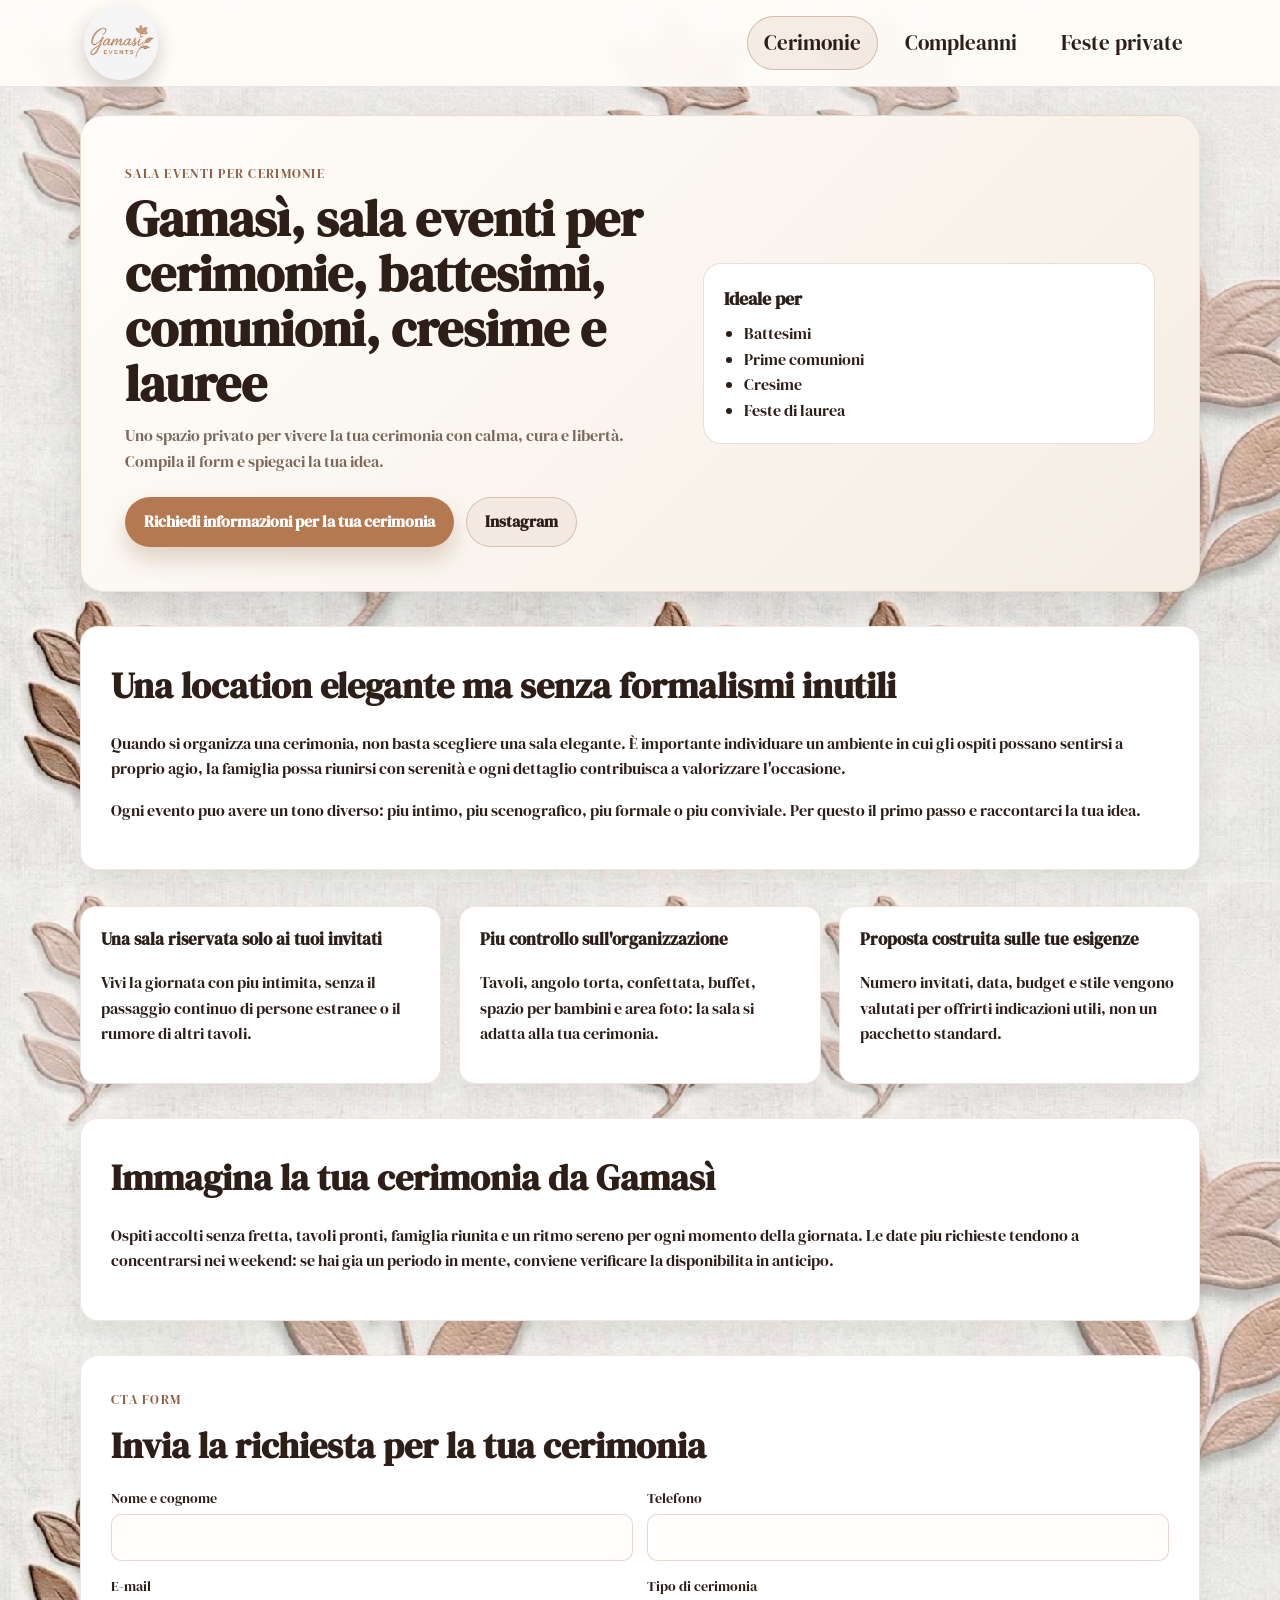
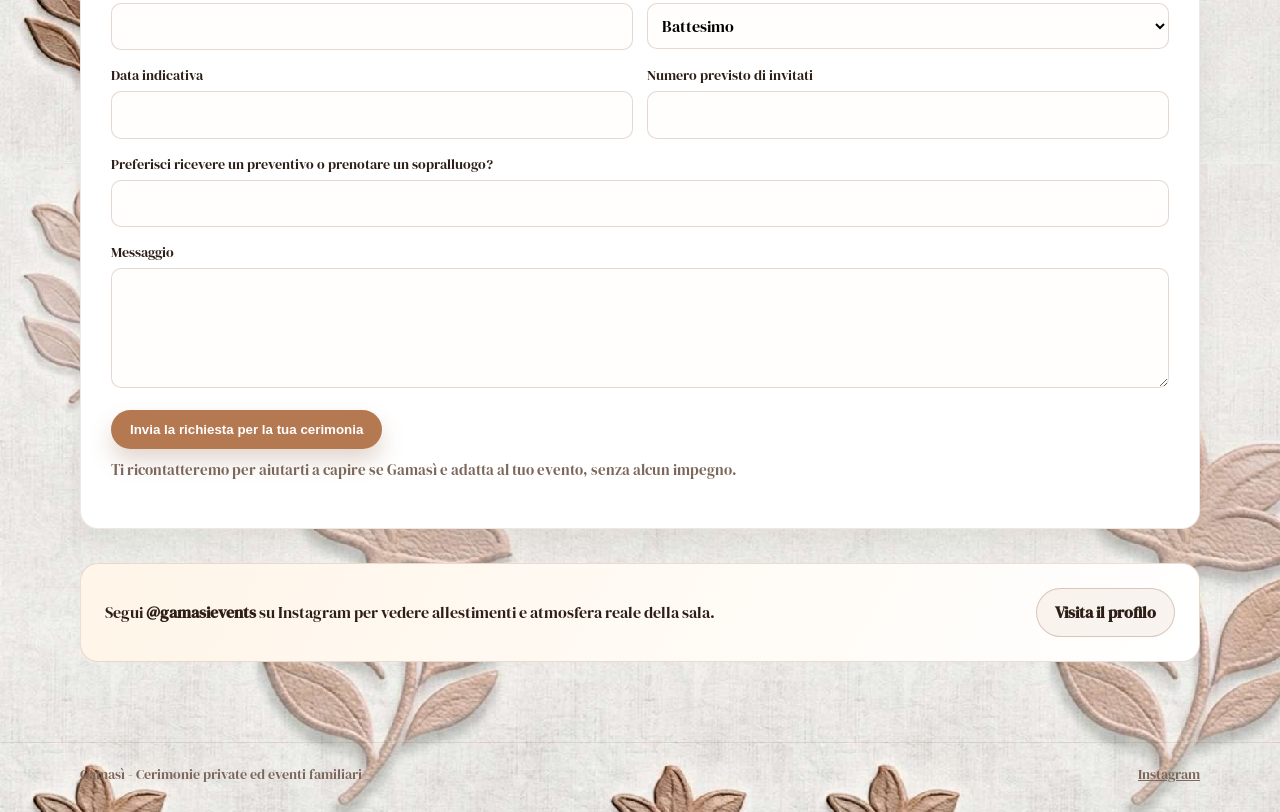
==== cerimonie.html @ 7c0e1d76 "nav bar" ====
<!doctype html>
<html lang="it">
  <head>
    <meta charset="UTF-8" />
    <meta name="viewport" content="width=device-width, initial-scale=1.0" />
    <title>Gamasì | Sala eventi per cerimonie, battesimi, comunioni e lauree</title>
    <meta
      name="description"
      content="Cerchi una sala eventi per battesimi, comunioni, cresime o lauree? Gamasì è una location privata, elegante e personalizzabile. Compila il form e richiedi informazioni."
    />
    <meta
      name="keywords"
      content="sala eventi per cerimonie, location per battesimi, sala per comunioni, sala per cresime, sala per festa di laurea, location cerimonie private, sala eventi Gamasì"
    />
    <link rel="preconnect" href="https://fonts.googleapis.com" />
    <link rel="preconnect" href="https://fonts.gstatic.com" crossorigin />
    <link
      href="https://fonts.googleapis.com/css2?family=DM+Serif+Display:ital@0;1&display=swap"
      rel="stylesheet"
    />
    <link rel="stylesheet" href="css/styles.css" />
  </head>
  <body>
    <header class="site-header">
      <div class="nav-wrap">
        <a class="brand" href="index.html">
          <img src="img/logo.jpg" alt="Logo Gamasì" />
        </a>
        <nav class="site-nav" aria-label="Navigazione principale">
          <a href="cerimonie.html" class="active">Cerimonie</a>
          <a href="compleanni.html">Compleanni</a>
          <a href="feste.html">Feste private</a>
        </nav>
      </div>
    </header>

    <main>
      <section class="hero">
        <div>
          <span class="kicker">Sala eventi per cerimonie</span>
          <h1>Gamasì, sala eventi per cerimonie, battesimi, comunioni, cresime e lauree</h1>
          <p>
            Uno spazio privato per vivere la tua cerimonia con calma, cura e libertà. Compila il form e spiegaci la tua idea.
          </p>
          <div class="cta-row">
            <a class="btn btn-primary" href="#form-cerimonie">Richiedi informazioni per la tua cerimonia</a>
            <a class="btn btn-secondary" href="https://www.instagram.com/gamasievents" target="_blank" rel="noopener">Instagram</a>
          </div>
        </div>
        <aside class="hero-card">
          <h2>Ideale per</h2>
          <ul>
            <li>Battesimi</li>
            <li>Prime comunioni</li>
            <li>Cresime</li>
            <li>Feste di laurea</li>
          </ul>
        </aside>
      </section>

      <section class="section">
        <h2>Una location elegante ma senza formalismi inutili</h2>
        <p>
          Quando si organizza una cerimonia, non basta scegliere una sala elegante. È importante
          individuare un ambiente in cui gli ospiti possano sentirsi a proprio agio, la famiglia possa riunirsi
          con serenità e ogni dettaglio contribuisca a valorizzare l'occasione.
        </p>
        <p>
          Ogni evento puo avere un tono diverso: piu intimo, piu scenografico, piu formale o piu
          conviviale. Per questo il primo passo e raccontarci la tua idea.
        </p>
      </section>

      <section class="panel-grid">
        <article class="panel">
          <h3>Una sala riservata solo ai tuoi invitati</h3>
          <p>
            Vivi la giornata con piu intimita, senza il passaggio continuo di persone estranee o
            il rumore di altri tavoli.
          </p>
        </article>
        <article class="panel">
          <h3>Piu controllo sull'organizzazione</h3>
          <p>
            Tavoli, angolo torta, confettata, buffet, spazio per bambini e area foto: la sala si
            adatta alla tua cerimonia.
          </p>
        </article>
        <article class="panel">
          <h3>Proposta costruita sulle tue esigenze</h3>
          <p>
            Numero invitati, data, budget e stile vengono valutati per offrirti indicazioni utili,
            non un pacchetto standard.
          </p>
        </article>
      </section>

      <section class="section">
        <h2>Immagina la tua cerimonia da Gamasì</h2>
        <p>
          Ospiti accolti senza fretta, tavoli pronti, famiglia riunita e un ritmo sereno per ogni
          momento della giornata. Le date piu richieste tendono a concentrarsi nei weekend: se hai
          gia un periodo in mente, conviene verificare la disponibilita in anticipo.
        </p>
      </section>

      <section id="form-cerimonie" class="section">
        <span class="kicker">CTA form</span>
        <h2>Invia la richiesta per la tua cerimonia</h2>
        <form class="form-grid">
          <div>
            <label for="nome-cer">Nome e cognome</label>
            <input id="nome-cer" name="nome-cer" type="text" />
          </div>
          <div>
            <label for="telefono-cer">Telefono</label>
            <input id="telefono-cer" name="telefono-cer" type="tel" />
          </div>
          <div>
            <label for="email-cer">E-mail</label>
            <input id="email-cer" name="email-cer" type="email" />
          </div>
          <div>
            <label for="tipo-cer">Tipo di cerimonia</label>
            <select id="tipo-cer" name="tipo-cer">
              <option>Battesimo</option>
              <option>Comunione</option>
              <option>Cresima</option>
              <option>Laurea</option>
              <option>Altro</option>
            </select>
          </div>
          <div>
            <label for="data-cer">Data indicativa</label>
            <input id="data-cer" name="data-cer" type="text" />
          </div>
          <div>
            <label for="partecipanti-cer">Numero previsto di invitati</label>
            <input id="partecipanti-cer" name="partecipanti-cer" type="number" min="1" />
          </div>
          <div class="full">
            <label for="preferenza-cer">Preferisci ricevere un preventivo o prenotare un sopralluogo?</label>
            <input id="preferenza-cer" name="preferenza-cer" type="text" />
          </div>
          <div class="full">
            <label for="messaggio-cer">Messaggio</label>
            <textarea id="messaggio-cer" name="messaggio-cer"></textarea>
          </div>
          <div class="full">
            <button class="btn btn-primary" type="button">Invia la richiesta per la tua cerimonia</button>
          </div>
        </form>
        <p class="microcopy">
          Ti ricontatteremo per aiutarti a capire se Gamasì e adatta al tuo evento, senza alcun
          impegno.
        </p>
      </section>

      <section class="instagram">
        <p>
          Segui <strong>@gamasievents</strong> su Instagram per vedere allestimenti e atmosfera
          reale della sala.
        </p>
        <a class="btn btn-secondary" href="https://www.instagram.com/gamasievents" target="_blank" rel="noopener">Visita il profilo</a>
      </section>
    </main>

    <footer class="site-footer">
      <div class="wrap">
        <span>Gamasì - Cerimonie private ed eventi familiari</span>
        <span><a href="https://www.instagram.com/gamasievents" target="_blank" rel="noopener">Instagram</a></span>
      </div>
    </footer>
  </body>
</html>
---- css/styles.css ----
:root {
  --ivory: #fffdf9;
  --sand: #f5ede3;
  --almond: #e9dccb;
  --copper: #b57952;
  --copper-dark: #8f5f43;
  --espresso: #2d1e17;
  --mist: #7c675a;
  --white: #ffffff;
  --shadow: 0 16px 40px rgba(45, 30, 23, 0.12);
}

* {
  box-sizing: border-box;
}

html,
body {
  margin: 0;
  padding: 0;
}

body {
  font-family: "DM Serif Display";
  color: var(--espresso);
  background-color: var(--ivory);
  background-image: url("../img/background-cropped.png");
  background-repeat: repeat;
  background-position: top left;
  background-size: auto;
  line-height: 1.6;
}

a {
  color: inherit;
}

.site-header {
  position: sticky;
  top: 0;
  z-index: 10;
  background: rgba(255, 253, 249, 0.92);
  backdrop-filter: blur(8px);
  border-bottom: 1px solid rgba(143, 95, 67, 0.15);
}

.nav-wrap {
  width: min(1120px, 92vw);
  margin: 0 auto;
  min-height: 82px;
  display: flex;
  align-items: center;
  justify-content: space-between;
  gap: 24px;
}

.brand {
  display: flex;
  align-items: center;
  gap: 14px;
  padding: 6px 4px;
  text-decoration: none;
}

.brand img {
  width: 74px;
  height: 74px;
  border-radius: 50%;
  object-fit: cover;
  box-shadow: 0 8px 20px rgba(45, 30, 23, 0.2);
}

.brand span {
  font-family: "DM Serif Display";
  font-size: 2rem;
  letter-spacing: 0.03em;
  font-weight: 600;
}

.site-nav {
  display: flex;
  flex-wrap: wrap;
  gap: 10px;
}

.site-nav a {
  text-decoration: none;
  font-size: 1.3rem;
  padding: 9px 16px;
  border-radius: 999px;
  border: 1px solid transparent;
  transition: all 0.2s ease;
}

.site-nav a:hover,
.site-nav a:focus-visible,
.site-nav a.active {
  border-color: rgba(143, 95, 67, 0.35);
  background: rgba(181, 121, 82, 0.12);
}

main {
  width: min(1120px, 92vw);
  margin: 28px auto 80px;
}

.hero {
  display: grid;
  grid-template-columns: 1.1fr 0.9fr;
  gap: 26px;
  align-items: center;
  background: linear-gradient(135deg, #fffdfa 0%, var(--sand) 100%);
  border: 1px solid rgba(143, 95, 67, 0.16);
  border-radius: 24px;
  padding: 44px;
  box-shadow: var(--shadow);
  animation: fade-up 0.7s ease both;
}

.hero h1 {
  font-family: "DM Serif Display";
  font-size: clamp(2rem, 4vw, 3.3rem);
  line-height: 1.07;
  margin: 0 0 12px;
}

.hero p {
  margin: 0;
  color: var(--mist);
  font-size: 1.03rem;
}

.hero-card {
  background: var(--white);
  border: 1px solid rgba(143, 95, 67, 0.2);
  border-radius: 18px;
  padding: 20px;
}

.hero-card h2 {
  margin: 0 0 8px;
  font-size: 1.15rem;
}

.hero-card ul {
  margin: 0;
  padding-left: 20px;
}

.cta-row {
  margin-top: 22px;
  display: flex;
  flex-wrap: wrap;
  gap: 12px;
}

.btn {
  display: inline-flex;
  align-items: center;
  justify-content: center;
  padding: 11px 18px;
  border-radius: 999px;
  border: 1px solid transparent;
  text-decoration: none;
  font-weight: 600;
  transition: transform 0.2s ease, box-shadow 0.2s ease, background 0.2s ease;
}

.btn-primary {
  background: var(--copper);
  color: #fff;
  box-shadow: 0 12px 22px rgba(143, 95, 67, 0.26);
}

.btn-secondary {
  background: rgba(181, 121, 82, 0.08);
  border-color: rgba(143, 95, 67, 0.3);
}

.btn:hover,
.btn:focus-visible {
  transform: translateY(-1px);
}

.panel-grid {
  margin-top: 36px;
  display: grid;
  grid-template-columns: repeat(3, minmax(0, 1fr));
  gap: 18px;
}

.panel {
  background: var(--white);
  border-radius: 16px;
  padding: 20px;
  border: 1px solid rgba(143, 95, 67, 0.16);
  box-shadow: 0 10px 22px rgba(45, 30, 23, 0.07);
  animation: fade-up 0.7s ease both;
}

.panel h3 {
  margin: 0 0 6px;
  font-size: 1.05rem;
}

.section {
  margin-top: 34px;
  background: var(--white);
  border-radius: 18px;
  padding: 30px;
  border: 1px solid rgba(143, 95, 67, 0.15);
  box-shadow: 0 14px 26px rgba(45, 30, 23, 0.06);
  animation: fade-up 0.8s ease both;
}

.section h2 {
  margin-top: 0;
  margin-bottom: 12px;
  font-family: "DM Serif Display";
  font-size: clamp(1.6rem, 3.2vw, 2.25rem);
}

.section h3 {
  margin-bottom: 8px;
}

.section ul {
  margin-top: 0;
  padding-left: 20px;
}

.gallery-section {
  padding-bottom: 26px;
}

.gallery-grid {
  margin-top: 10px;
  display: grid;
  grid-template-columns: repeat(3, minmax(0, 1fr));
  gap: 12px;
}

.gallery-grid img {
  width: 100%;
  height: 200px;
  object-fit: cover;
  border-radius: 12px;
  border: 1px solid rgba(143, 95, 67, 0.18);
  box-shadow: 0 10px 20px rgba(45, 30, 23, 0.08);
  transition: transform 0.2s ease, box-shadow 0.2s ease;
}

.gallery-grid img:hover {
  transform: translateY(-2px);
  box-shadow: 0 14px 24px rgba(45, 30, 23, 0.14);
}

.visit-grid {
  margin-top: 10px;
  display: grid;
  grid-template-columns: 0.9fr 1.1fr;
  gap: 18px;
  align-items: stretch;
}

.visit-grid p {
  margin-top: 0;
}

.map-wrap {
  min-height: 320px;
  border-radius: 14px;
  border: 1px solid rgba(143, 95, 67, 0.2);
  overflow: hidden;
  box-shadow: 0 12px 24px rgba(45, 30, 23, 0.1);
}

.map-wrap iframe {
  width: 100%;
  height: 100%;
  min-height: 320px;
  border: 0;
}

.kicker {
  display: inline-block;
  font-size: 0.8rem;
  text-transform: uppercase;
  letter-spacing: 0.1em;
  color: var(--copper-dark);
  margin-bottom: 7px;
}

.form-grid {
  display: grid;
  grid-template-columns: repeat(2, minmax(0, 1fr));
  gap: 14px;
}

label {
  display: block;
  font-size: 0.9rem;
  margin-bottom: 4px;
}

input,
select,
textarea {
  width: 100%;
  border: 1px solid rgba(143, 95, 67, 0.24);
  border-radius: 10px;
  padding: 10px;
  font: inherit;
  background: #fffefc;
}

textarea {
  min-height: 120px;
  resize: vertical;
}

.full {
  grid-column: 1 / -1;
}

.microcopy {
  margin-top: 10px;
  color: var(--mist);
  font-size: 0.93rem;
}

.instagram {
  margin-top: 34px;
  background: linear-gradient(120deg, #fff5e8, #fff);
  border: 1px solid rgba(143, 95, 67, 0.2);
  border-radius: 18px;
  padding: 24px;
  display: flex;
  justify-content: space-between;
  align-items: center;
  gap: 16px;
}

.instagram p {
  margin: 0;
}

.site-footer {
  border-top: 1px solid rgba(143, 95, 67, 0.16);
  color: var(--mist);
  font-size: 0.9rem;
  padding: 20px 0 26px;
}

.site-footer .wrap {
  width: min(1120px, 92vw);
  margin: 0 auto;
  display: flex;
  flex-wrap: wrap;
  justify-content: space-between;
  gap: 8px;
}

@keyframes fade-up {
  from {
    opacity: 0;
    transform: translateY(8px);
  }

  to {
    opacity: 1;
    transform: translateY(0);
  }
}

@media (max-width: 900px) {
  .hero {
    grid-template-columns: 1fr;
    padding: 30px;
  }

  .panel-grid {
    grid-template-columns: 1fr;
  }

  .form-grid {
    grid-template-columns: 1fr;
  }

  .gallery-grid {
    grid-template-columns: repeat(2, minmax(0, 1fr));
  }

  .visit-grid {
    grid-template-columns: 1fr;
  }

  .map-wrap,
  .map-wrap iframe {
    min-height: 300px;
  }

  .instagram {
    flex-direction: column;
    align-items: flex-start;
  }
}

@media (max-width: 640px) {
  .nav-wrap {
    flex-direction: column;
    padding: 12px 0;
    align-items: flex-start;
  }

  .site-nav {
    width: 100%;
  }

  .site-nav a {
    padding: 7px 12px;
    font-size: 0.92rem;
  }

  .section,
  .hero {
    border-radius: 16px;
    padding: 22px;
  }

  .gallery-grid {
    grid-template-columns: 1fr;
  }

  .gallery-grid img {
    height: 190px;
  }
}
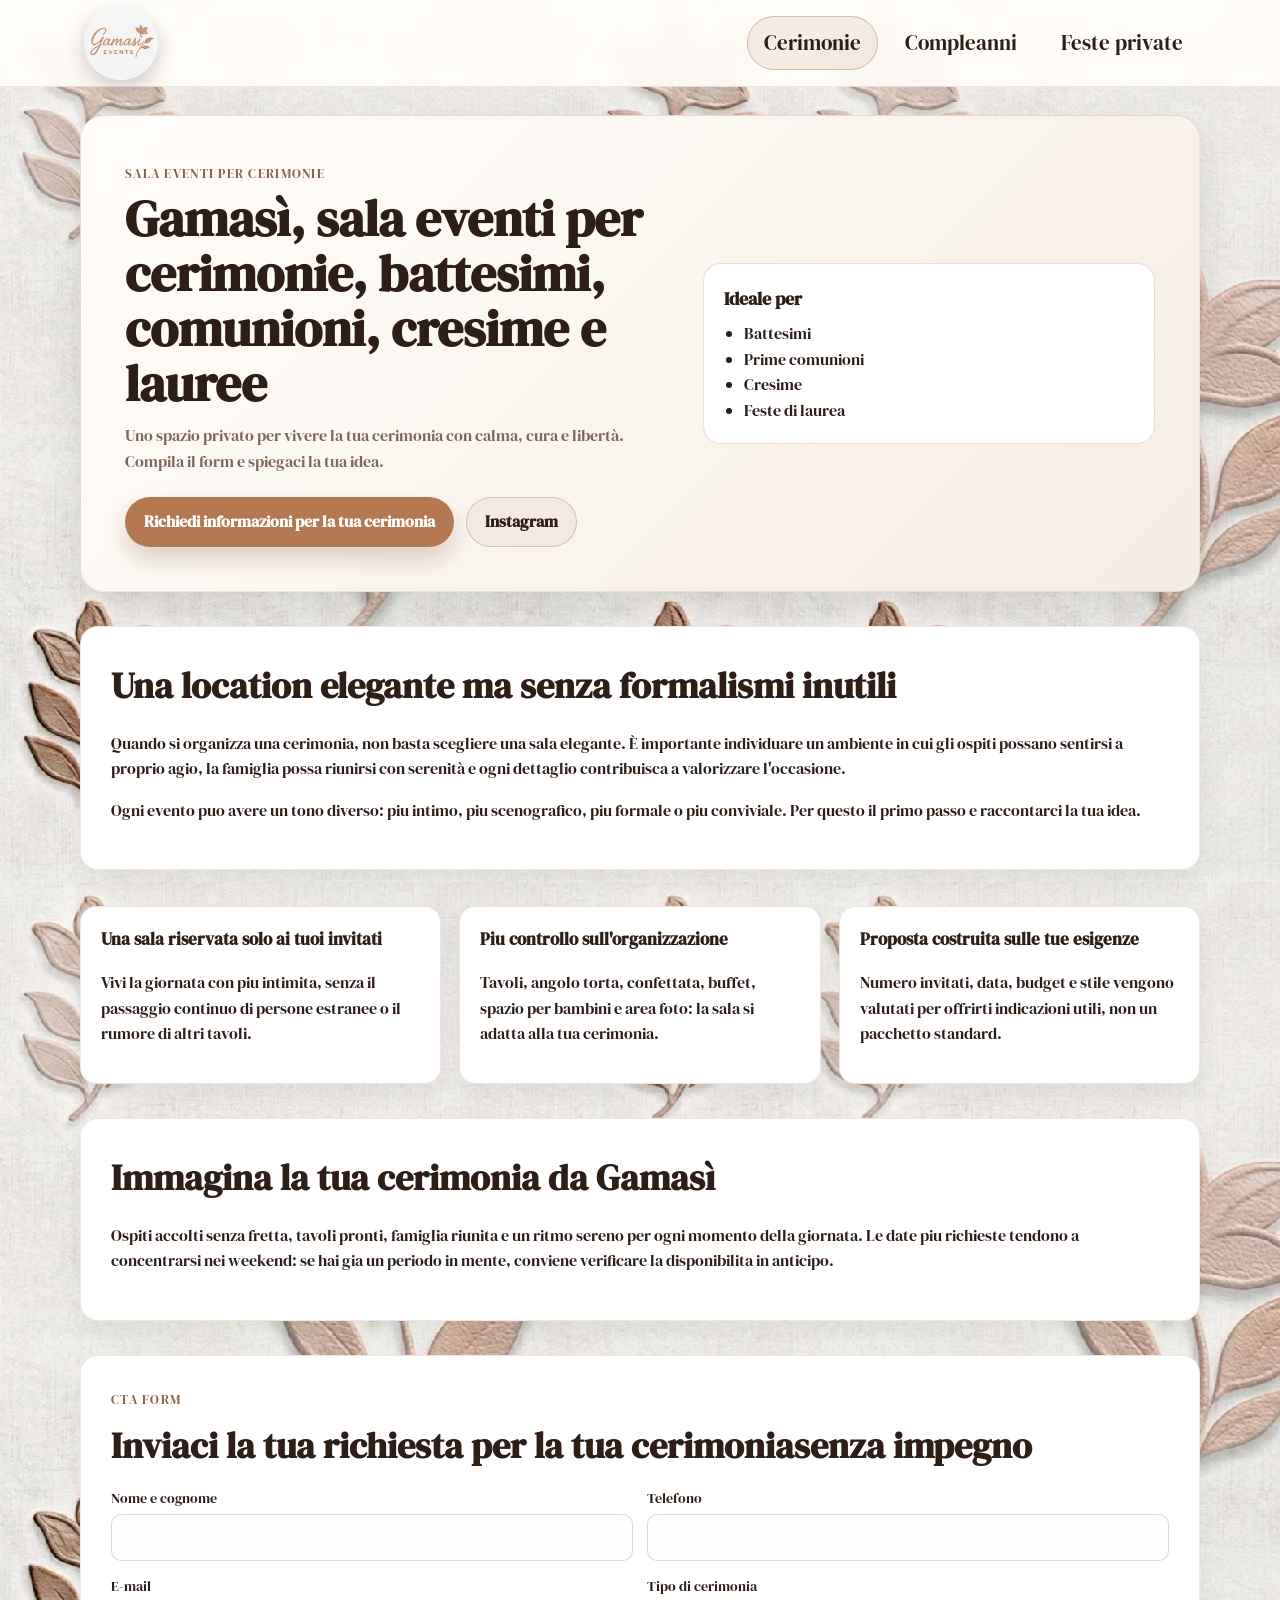
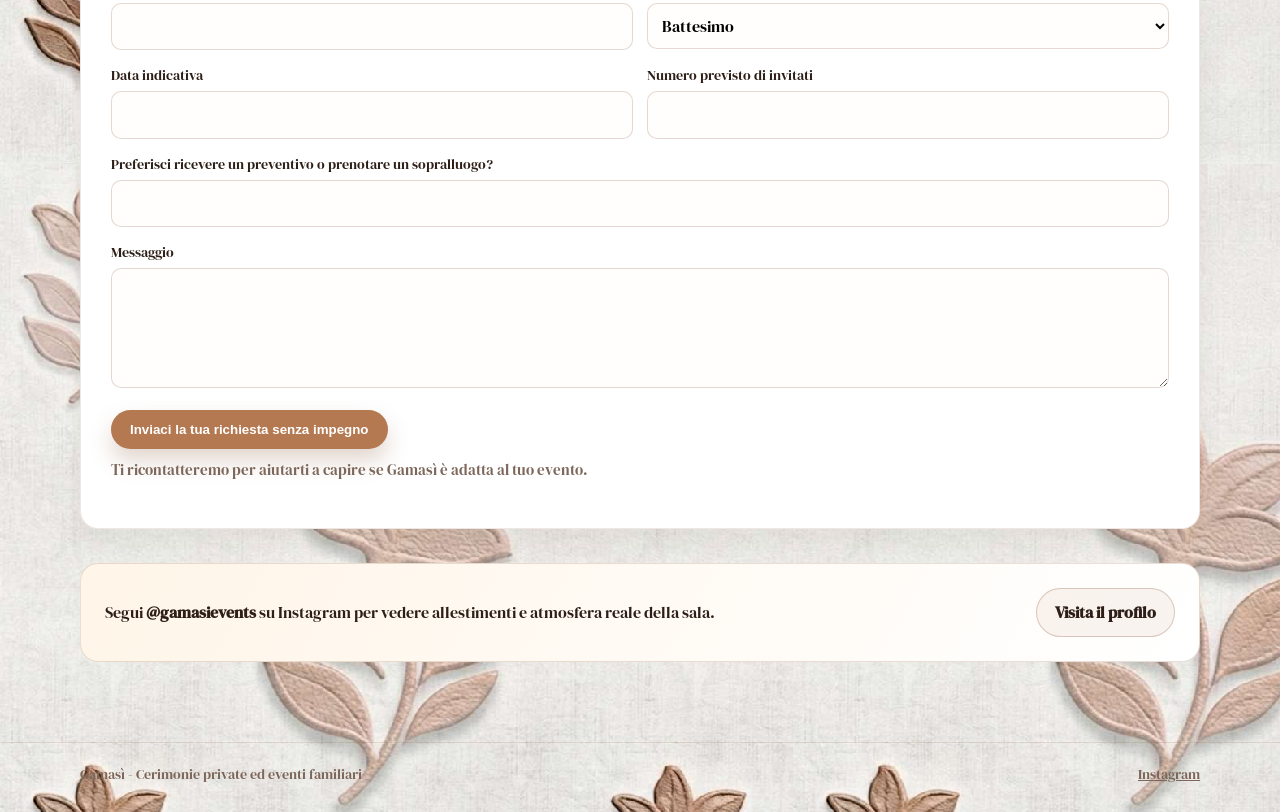
==== commit 84b75a17: "Update cerimonie2.html" ====
--- a/cerimonie.html
+++ b/cerimonie.html
@@ -106,7 +106,7 @@
 
       <section id="form-cerimonie" class="section">
         <span class="kicker">CTA form</span>
-        <h2>Invia la richiesta per la tua cerimonia</h2>
+        <h2>Inviaci la tua richiesta per la tua cerimoniasenza impegno</h2>
         <form class="form-grid">
           <div>
             <label for="nome-cer">Nome e cognome</label>
@@ -147,12 +147,11 @@
             <textarea id="messaggio-cer" name="messaggio-cer"></textarea>
           </div>
           <div class="full">
-            <button class="btn btn-primary" type="button">Invia la richiesta per la tua cerimonia</button>
+            <button class="btn btn-primary" type="button">Inviaci la tua richiesta senza impegno</button>
           </div>
         </form>
         <p class="microcopy">
-          Ti ricontatteremo per aiutarti a capire se Gamasì e adatta al tuo evento, senza alcun
-          impegno.
+          Ti ricontatteremo per aiutarti a capire se Gamasì è adatta al tuo evento.
         </p>
       </section>
 
--- a/css/styles.css
+++ b/css/styles.css
@@ -408,18 +408,33 @@
 
 @media (max-width: 640px) {
   .nav-wrap {
-    flex-direction: column;
-    padding: 12px 0;
-    align-items: flex-start;
+    flex-direction: row;
+    padding: 10px 0;
+    align-items: center;
+    gap: 10px;
+  }
+
+  .brand {
+    padding: 2px 0;
+  }
+
+  .brand img {
+    width: 62px;
+    height: 62px;
   }
 
   .site-nav {
-    width: 100%;
+    width: auto;
+    flex-wrap: nowrap;
+    gap: 6px;
+    overflow-x: auto;
+    -webkit-overflow-scrolling: touch;
   }
 
   .site-nav a {
-    padding: 7px 12px;
-    font-size: 0.92rem;
+    padding: 7px 10px;
+    font-size: 0.9rem;
+    white-space: nowrap;
   }
 
   .section,
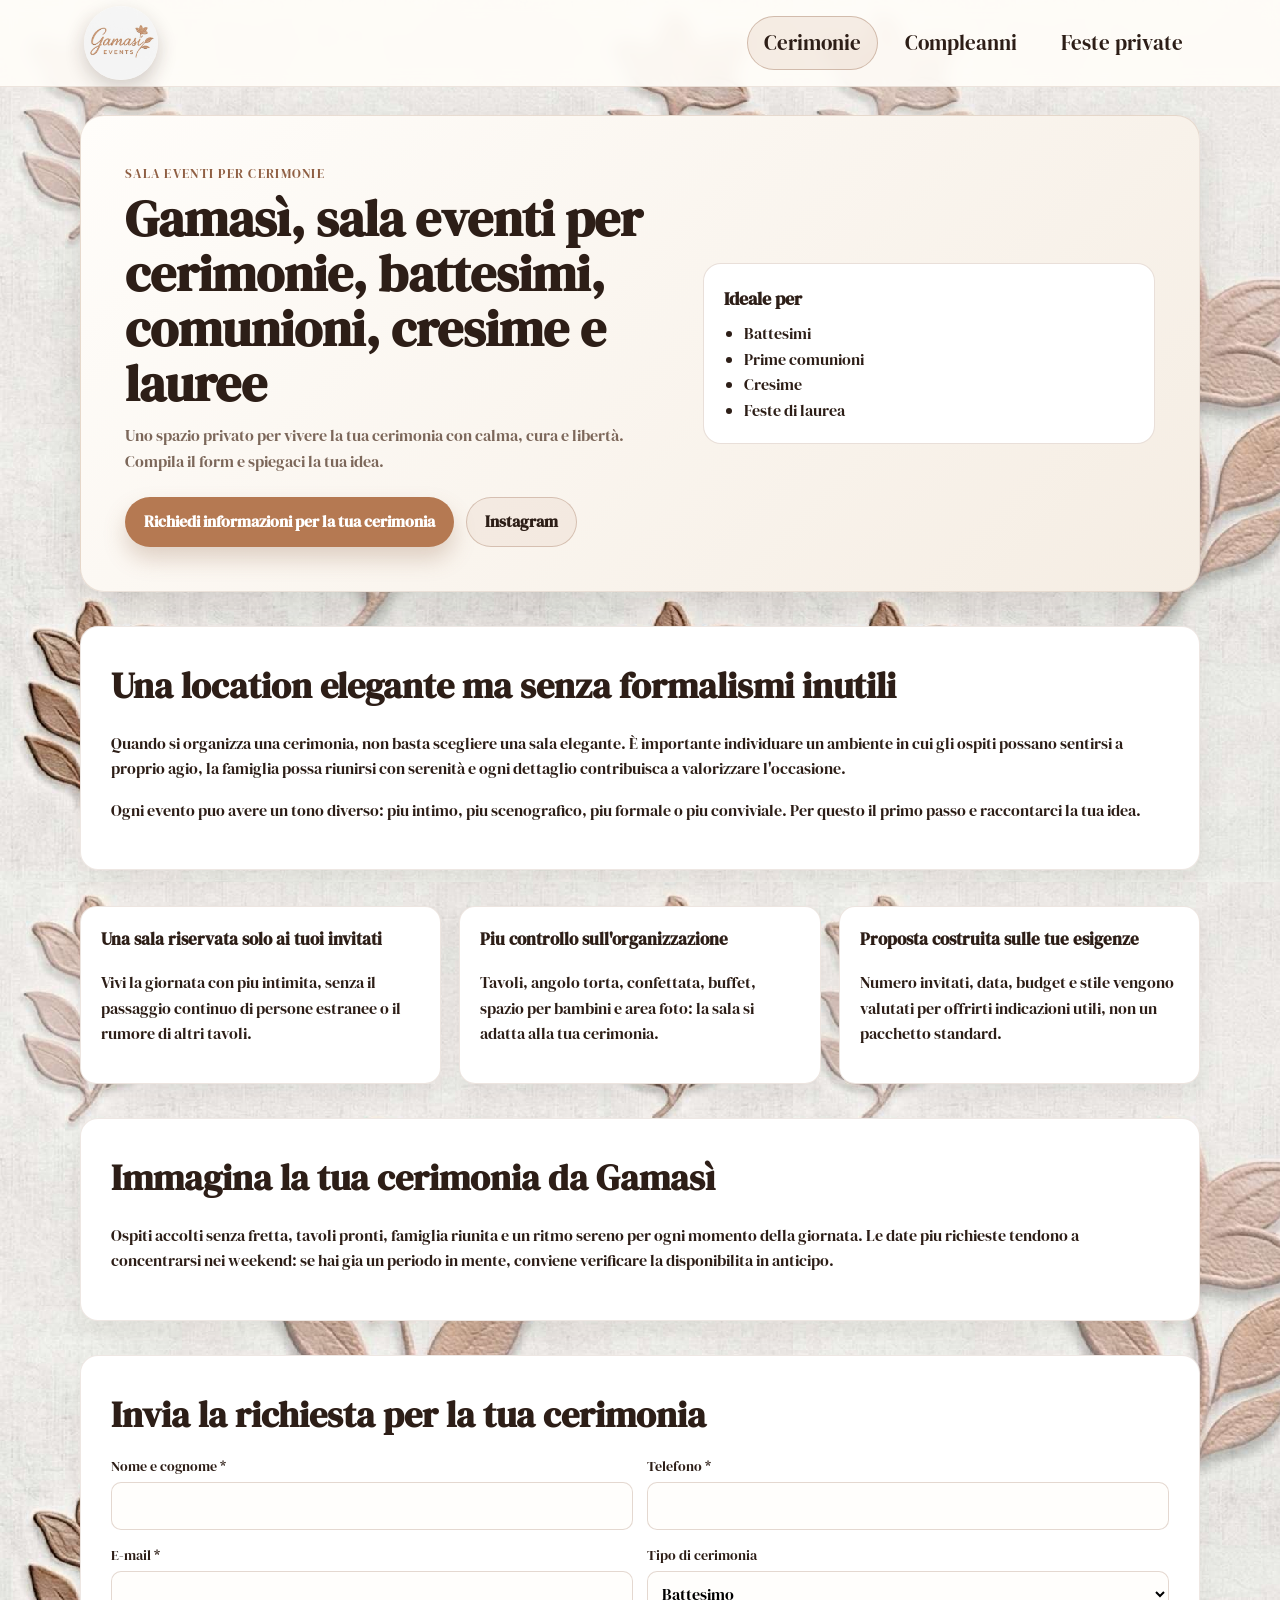
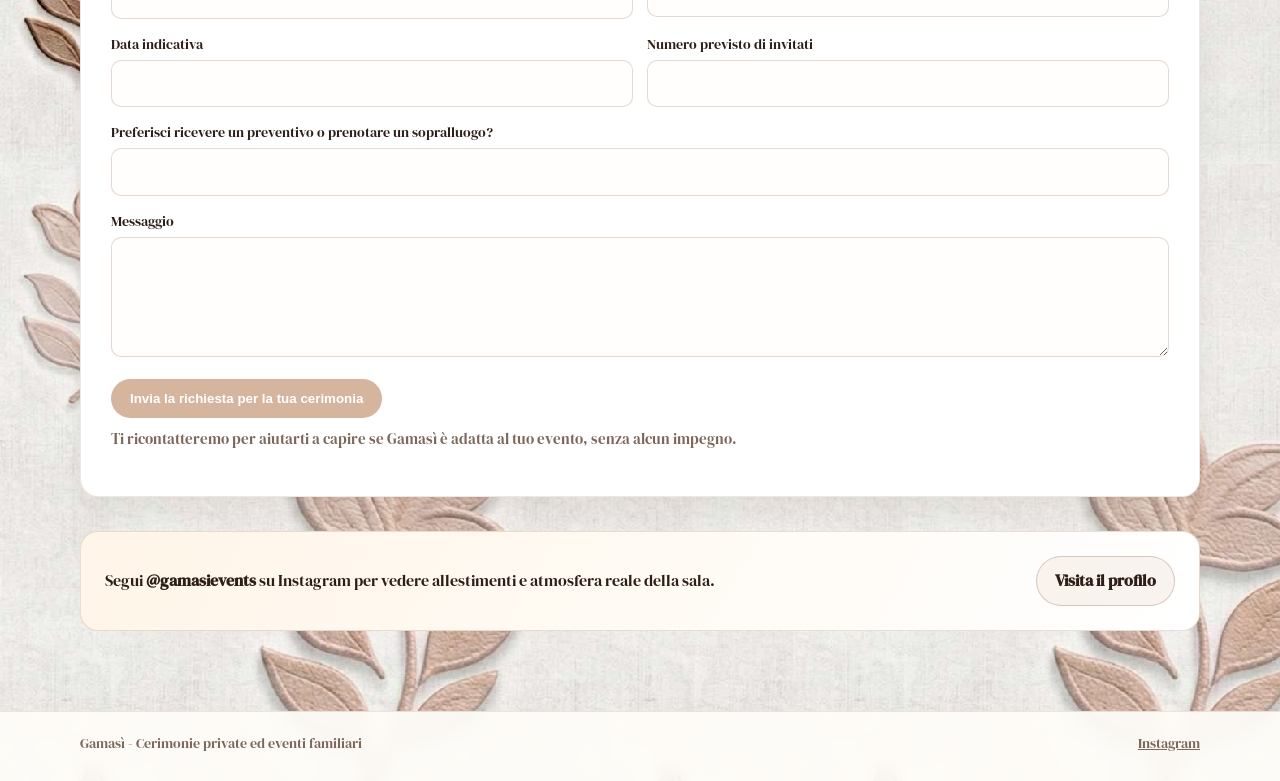
==== commit d2f8cc10: "forms & fixes" ====
--- a/cerimonie.html
+++ b/cerimonie.html
@@ -105,20 +105,23 @@
       </section>
 
       <section id="form-cerimonie" class="section">
-        <span class="kicker">CTA form</span>
-        <h2>Inviaci la tua richiesta per la tua cerimoniasenza impegno</h2>
-        <form class="form-grid">
-          <div>
-            <label for="nome-cer">Nome e cognome</label>
-            <input id="nome-cer" name="nome-cer" type="text" />
-          </div>
-          <div>
-            <label for="telefono-cer">Telefono</label>
-            <input id="telefono-cer" name="telefono-cer" type="tel" />
-          </div>
-          <div>
-            <label for="email-cer">E-mail</label>
-            <input id="email-cer" name="email-cer" type="email" />
+        <h2>Invia la richiesta per la tua cerimonia</h2>
+        <form id="cerimonie-form" class="form-grid" action="https://api.web3forms.com/submit" method="POST">
+          <input type="hidden" name="access_key" value="2306a47b-b1f7-4f7b-b970-ab90721a34fc" />
+          <input type="hidden" name="subject" value="Nuova richiesta cerimonia - Sito Gamasì" />
+          <input type="hidden" name="from_name" value="Form Cerimonie Gamasì" />
+          <input type="checkbox" name="botcheck" style="display: none" />
+          <div>
+            <label for="nome-cer">Nome e cognome *</label>
+            <input id="nome-cer" name="nome-cer" type="text" required />
+          </div>
+          <div>
+            <label for="telefono-cer">Telefono *</label>
+            <input id="telefono-cer" name="telefono-cer" type="tel" required />
+          </div>
+          <div>
+            <label for="email-cer">E-mail *</label>
+            <input id="email-cer" name="email-cer" type="email" required />
           </div>
           <div>
             <label for="tipo-cer">Tipo di cerimonia</label>
@@ -147,12 +150,14 @@
             <textarea id="messaggio-cer" name="messaggio-cer"></textarea>
           </div>
           <div class="full">
-            <button class="btn btn-primary" type="button">Inviaci la tua richiesta senza impegno</button>
+            <button id="cerimonie-submit" class="btn btn-primary" type="submit" disabled>Invia la richiesta per la tua cerimonia</button>
           </div>
         </form>
         <p class="microcopy">
-          Ti ricontatteremo per aiutarti a capire se Gamasì è adatta al tuo evento.
-        </p>
+          Ti ricontatteremo per aiutarti a capire se Gamasì è adatta al tuo evento, senza alcun
+          impegno.
+        </p>
+        <div id="cerimonie-toast" class="toast" role="status" aria-live="polite"></div>
       </section>
 
       <section class="instagram">
@@ -170,5 +175,77 @@
         <span><a href="https://www.instagram.com/gamasievents" target="_blank" rel="noopener">Instagram</a></span>
       </div>
     </footer>
+    <script>
+      (function () {
+        const form = document.getElementById("cerimonie-form");
+        const submitButton = document.getElementById("cerimonie-submit");
+        const nomeInput = document.getElementById("nome-cer");
+        const telefonoInput = document.getElementById("telefono-cer");
+        const emailInput = document.getElementById("email-cer");
+        const toast = document.getElementById("cerimonie-toast");
+        let toastTimer;
+
+        if (!form || !submitButton || !nomeInput || !telefonoInput || !emailInput || !toast) return;
+
+        function updateSubmitState() {
+          const isReady =
+            nomeInput.value.trim() !== "" &&
+            telefonoInput.value.trim() !== "" &&
+            emailInput.value.trim() !== "";
+
+          submitButton.disabled = !isReady;
+        }
+
+        function showToast(message, type) {
+          toast.textContent = message;
+          toast.classList.remove("is-success", "is-error", "is-visible");
+          toast.classList.add(type === "success" ? "is-success" : "is-error");
+          toast.classList.add("is-visible");
+
+          window.clearTimeout(toastTimer);
+          toastTimer = window.setTimeout(function () {
+            toast.classList.remove("is-visible");
+          }, 5200);
+        }
+
+        nomeInput.addEventListener("input", updateSubmitState);
+        telefonoInput.addEventListener("input", updateSubmitState);
+        emailInput.addEventListener("input", updateSubmitState);
+        updateSubmitState();
+
+        form.addEventListener("submit", async function (event) {
+          event.preventDefault();
+
+          const defaultText = submitButton.textContent;
+          submitButton.disabled = true;
+          submitButton.textContent = "Invio in corso...";
+
+          try {
+            const formData = new FormData(form);
+            const response = await fetch(form.action, {
+              method: "POST",
+              body: formData,
+              headers: {
+                Accept: "application/json",
+              },
+            });
+
+            const result = await response.json();
+
+            if (response.ok && result.success) {
+              showToast("Richiesta inviata con successo! Ti ricontatteremo al più presto.", "success");
+              form.reset();
+            } else {
+              showToast("Invio non riuscito. Riprova tra poco.", "error");
+            }
+          } catch (error) {
+            showToast("Errore di connessione. Controlla la rete e riprova.", "error");
+          } finally {
+            submitButton.disabled = false;
+            submitButton.textContent = defaultText;
+          }
+        });
+      })();
+    </script>
   </body>
 </html>
--- a/css/styles.css
+++ b/css/styles.css
@@ -182,6 +182,13 @@
   transform: translateY(-1px);
 }
 
+.btn:disabled {
+  opacity: 0.55;
+  cursor: not-allowed;
+  transform: none;
+  box-shadow: none;
+}
+
 .panel-grid {
   margin-top: 36px;
   display: grid;
@@ -327,6 +334,41 @@
   margin-top: 10px;
   color: var(--mist);
   font-size: 0.93rem;
+}
+
+.toast {
+  position: fixed;
+  right: 18px;
+  bottom: 18px;
+  max-width: min(360px, calc(100vw - 36px));
+  padding: 12px 14px;
+  border-radius: 12px;
+  border: 1px solid transparent;
+  box-shadow: 0 12px 28px rgba(45, 30, 23, 0.2);
+  font-size: 1.11rem;
+  line-height: 1.4;
+  opacity: 0;
+  transform: translateY(12px);
+  pointer-events: none;
+  transition: opacity 0.2s ease, transform 0.2s ease;
+  z-index: 50;
+}
+
+.toast.is-visible {
+  opacity: 1;
+  transform: translateY(0);
+}
+
+.toast.is-success {
+  background: #f3fff5;
+  color: #1d5230;
+  border-color: rgba(41, 122, 66, 0.3);
+}
+
+.toast.is-error {
+  background: #fff6f3;
+  color: #7f2c1f;
+  border-color: rgba(162, 69, 49, 0.35);
 }
 
 .instagram {
@@ -347,6 +389,8 @@
 
 .site-footer {
   border-top: 1px solid rgba(143, 95, 67, 0.16);
+  background: rgba(255, 253, 249, 0.92);
+  backdrop-filter: blur(8px);
   color: var(--mist);
   font-size: 0.9rem;
   padding: 20px 0 26px;
@@ -450,4 +494,11 @@
   .gallery-grid img {
     height: 190px;
   }
-}
+
+  .toast {
+    right: 12px;
+    left: 12px;
+    bottom: 12px;
+    max-width: none;
+  }
+}
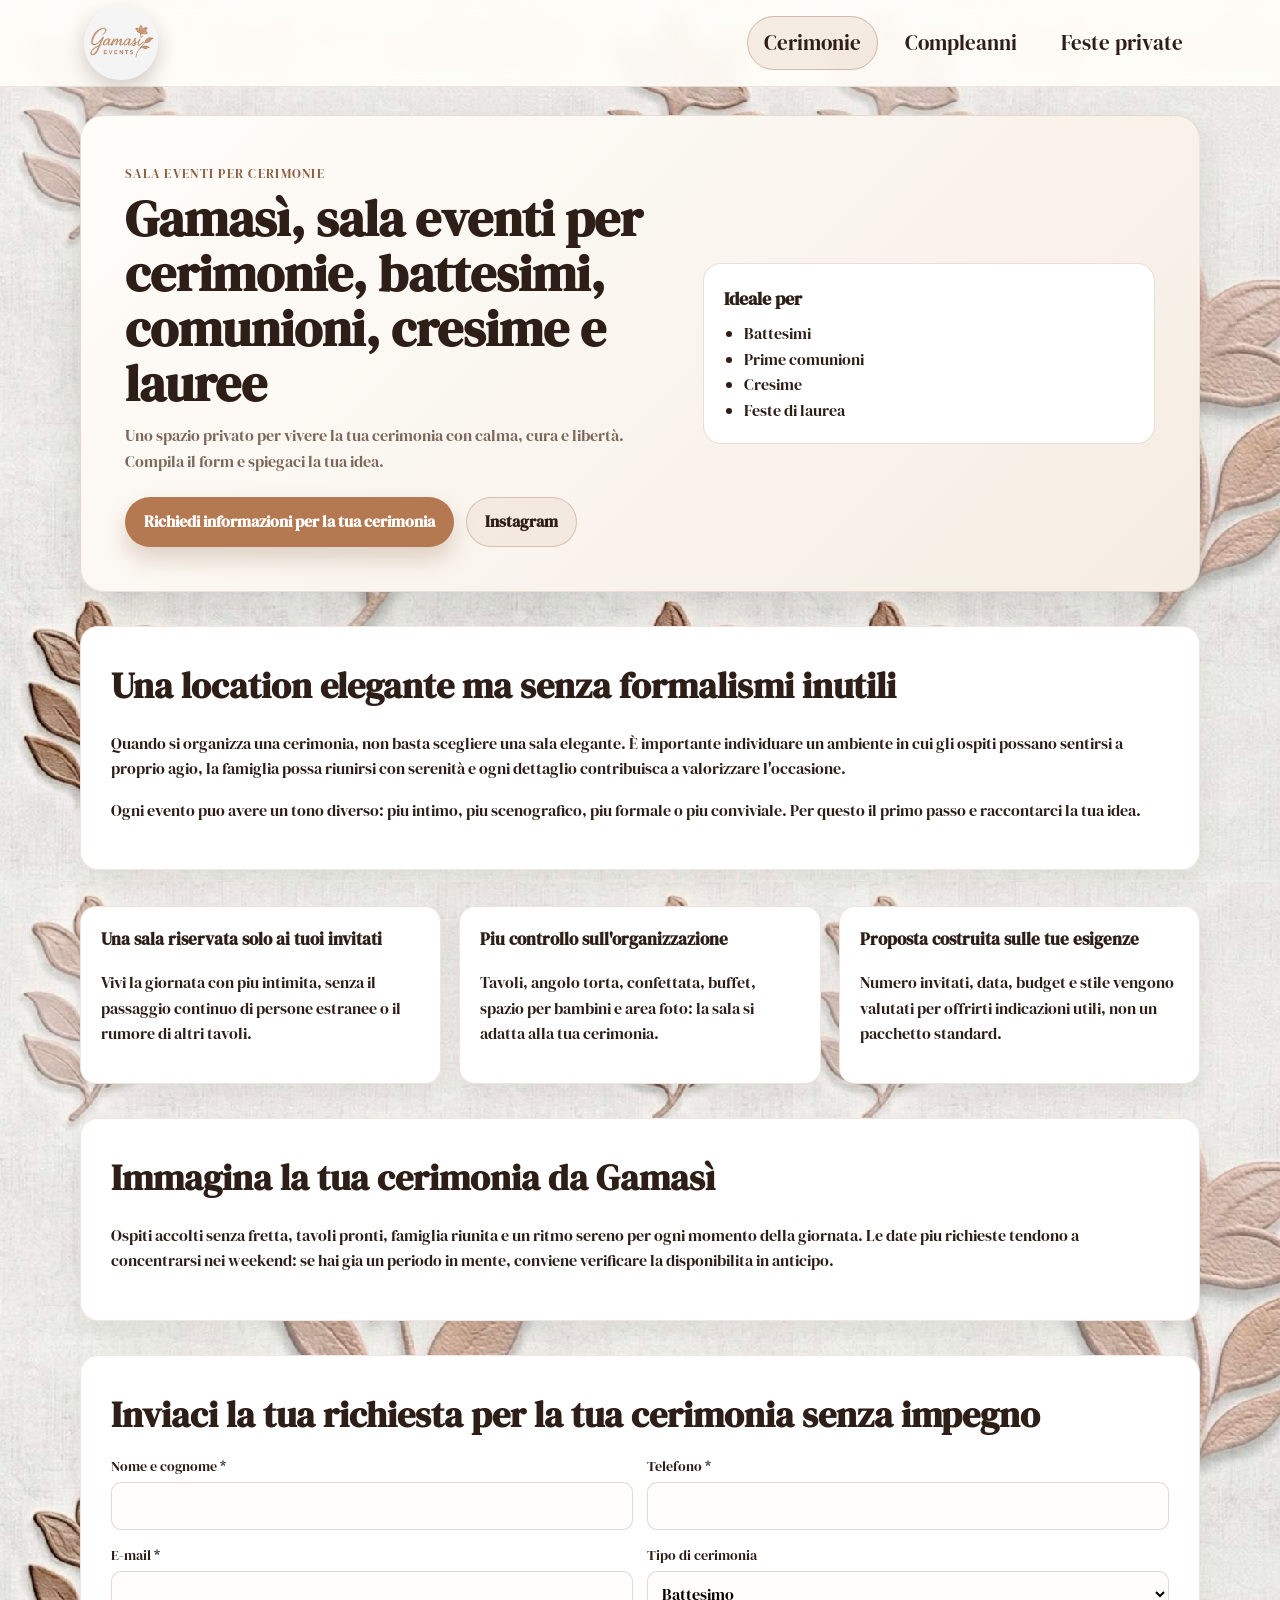
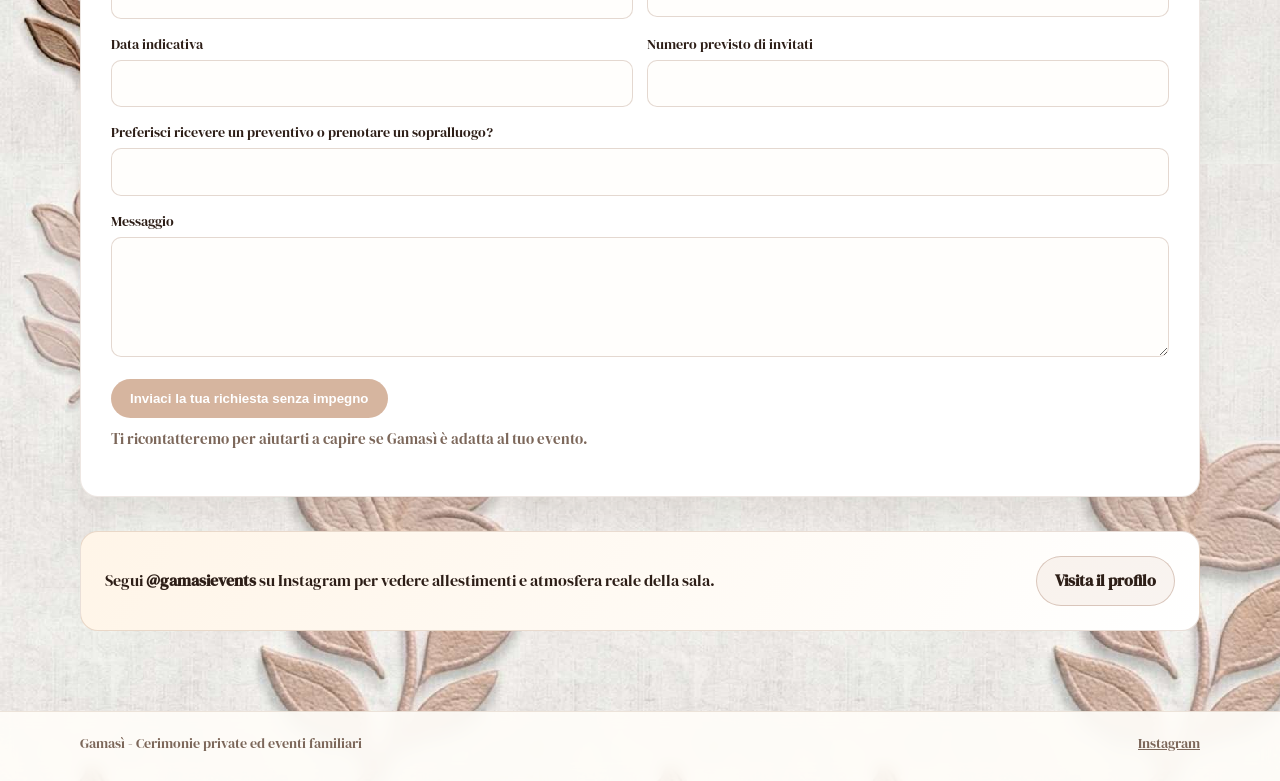
==== commit 940814ca: "merge conflict" ====
--- a/cerimonie.html
+++ b/cerimonie.html
@@ -105,7 +105,7 @@
       </section>
 
       <section id="form-cerimonie" class="section">
-        <h2>Invia la richiesta per la tua cerimonia</h2>
+        <h2>Inviaci la tua richiesta per la tua cerimonia senza impegno</h2>
         <form id="cerimonie-form" class="form-grid" action="https://api.web3forms.com/submit" method="POST">
           <input type="hidden" name="access_key" value="2306a47b-b1f7-4f7b-b970-ab90721a34fc" />
           <input type="hidden" name="subject" value="Nuova richiesta cerimonia - Sito Gamasì" />
@@ -150,12 +150,11 @@
             <textarea id="messaggio-cer" name="messaggio-cer"></textarea>
           </div>
           <div class="full">
-            <button id="cerimonie-submit" class="btn btn-primary" type="submit" disabled>Invia la richiesta per la tua cerimonia</button>
+            <button id="cerimonie-submit" class="btn btn-primary" type="submit" disabled>Inviaci la tua richiesta senza impegno</button>
           </div>
         </form>
         <p class="microcopy">
-          Ti ricontatteremo per aiutarti a capire se Gamasì è adatta al tuo evento, senza alcun
-          impegno.
+          Ti ricontatteremo per aiutarti a capire se Gamasì è adatta al tuo evento.
         </p>
         <div id="cerimonie-toast" class="toast" role="status" aria-live="polite"></div>
       </section>
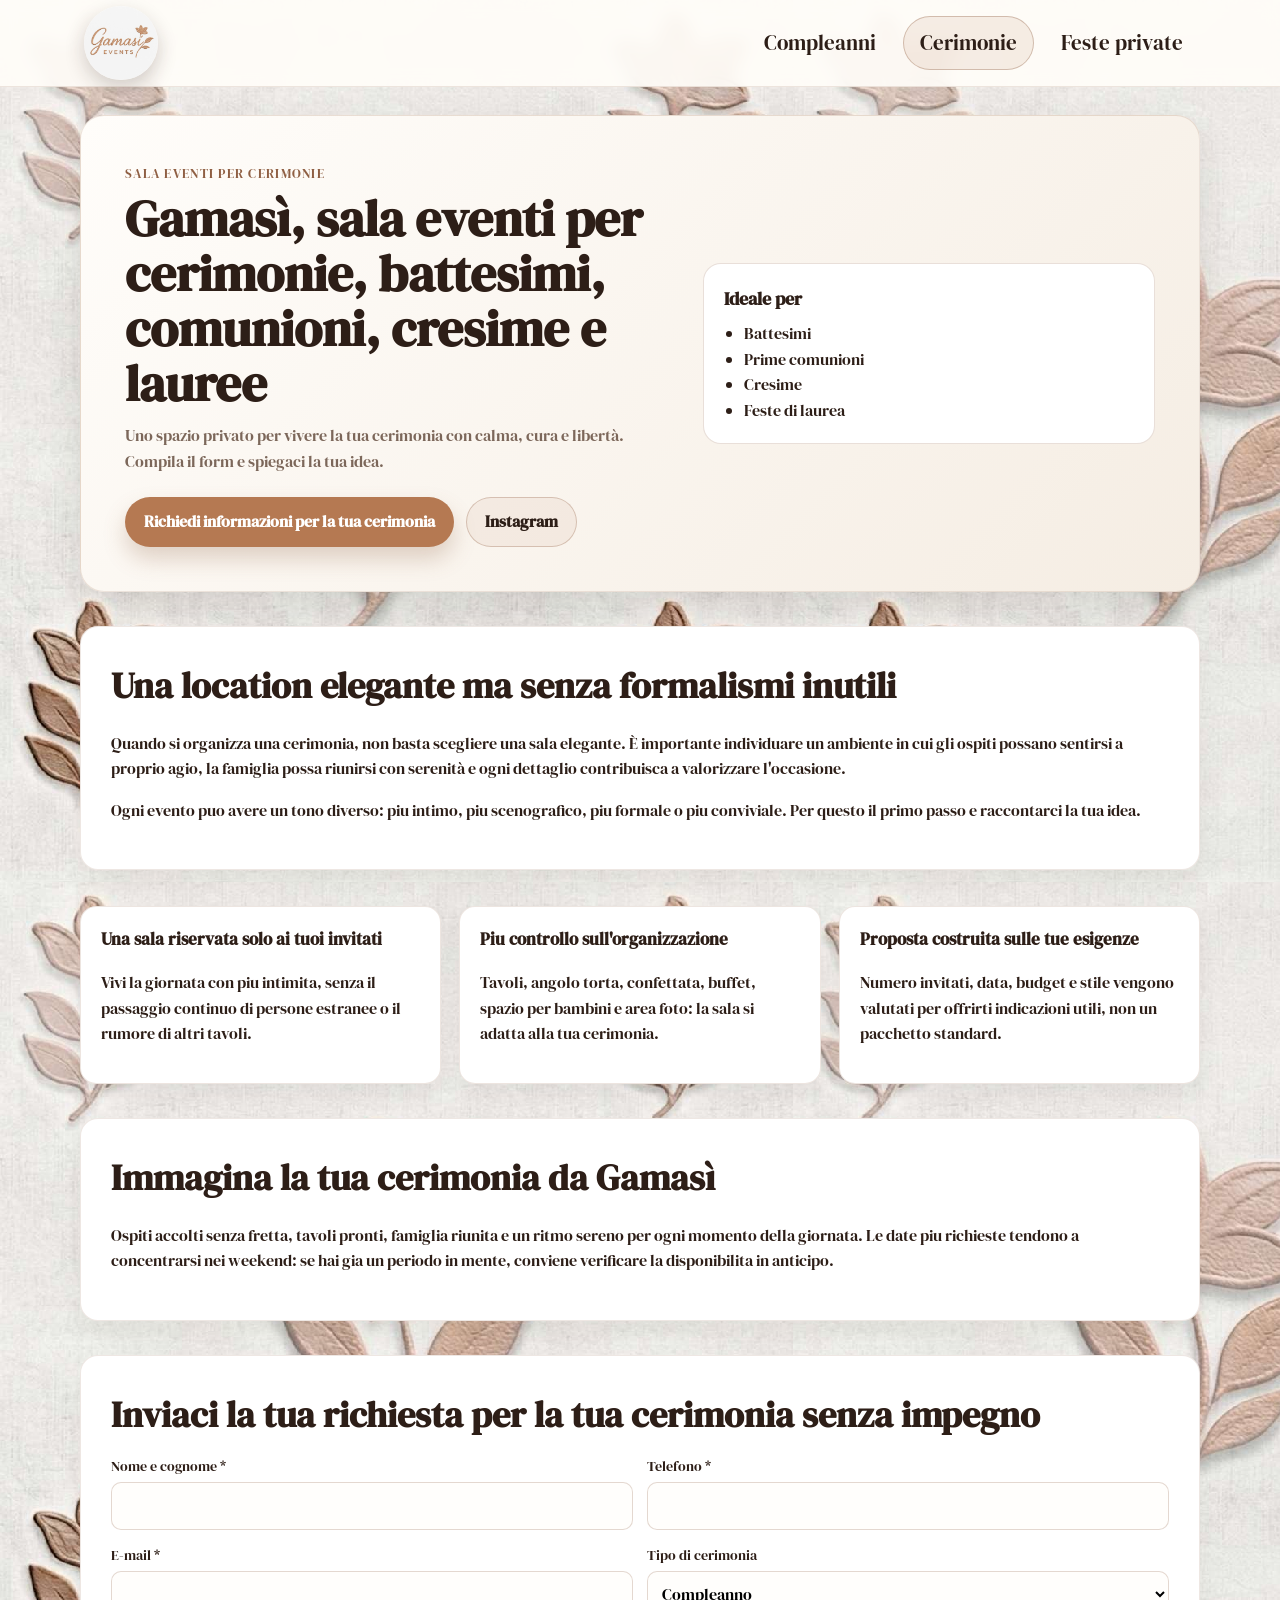
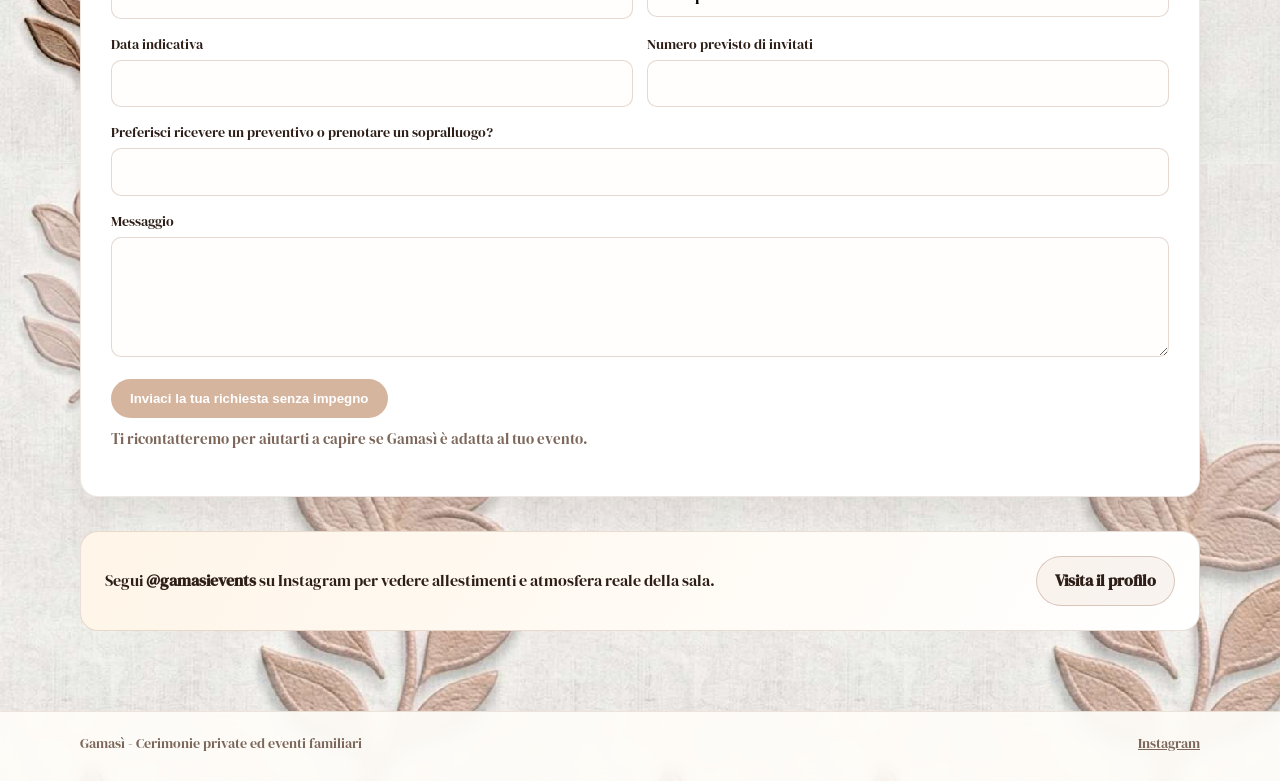
==== commit 9fabaac5: "compleanni first" ====
--- a/cerimonie.html
+++ b/cerimonie.html
@@ -19,6 +19,19 @@
       rel="stylesheet"
     />
     <link rel="stylesheet" href="css/styles.css" />
+    <script>
+    !function(f,b,e,v,n,t,s)
+    {if(f.fbq)return;n=f.fbq=function(){n.callMethod?
+    n.callMethod.apply(n,arguments):n.queue.push(arguments)};
+    if(!f._fbq)f._fbq=n;n.push=n;n.loaded=!0;n.version='2.0';
+    n.queue=[];t=b.createElement(e);t.async=!0;
+    t.src=v;s=b.getElementsByTagName(e)[0];
+    s.parentNode.insertBefore(t,s)}(window, document,'script',
+    'https://connect.facebook.net/en_US/fbevents.js');
+    fbq('init', '272589543171780');
+    fbq('track', 'PageView');
+    </script>
+    <noscript><img height="1" width="1" style="display:none" src="https://www.facebook.com/tr?id=272589543171780&ev=PageView&noscript=1"/></noscript>
   </head>
   <body>
     <header class="site-header">
@@ -27,8 +40,8 @@
           <img src="img/logo.jpg" alt="Logo Gamasì" />
         </a>
         <nav class="site-nav" aria-label="Navigazione principale">
+          <a href="compleanni.html">Compleanni</a>
           <a href="cerimonie.html" class="active">Cerimonie</a>
-          <a href="compleanni.html">Compleanni</a>
           <a href="feste.html">Feste private</a>
         </nav>
       </div>
@@ -126,6 +139,7 @@
           <div>
             <label for="tipo-cer">Tipo di cerimonia</label>
             <select id="tipo-cer" name="tipo-cer">
+              <option>Compleanno</option>
               <option>Battesimo</option>
               <option>Comunione</option>
               <option>Cresima</option>
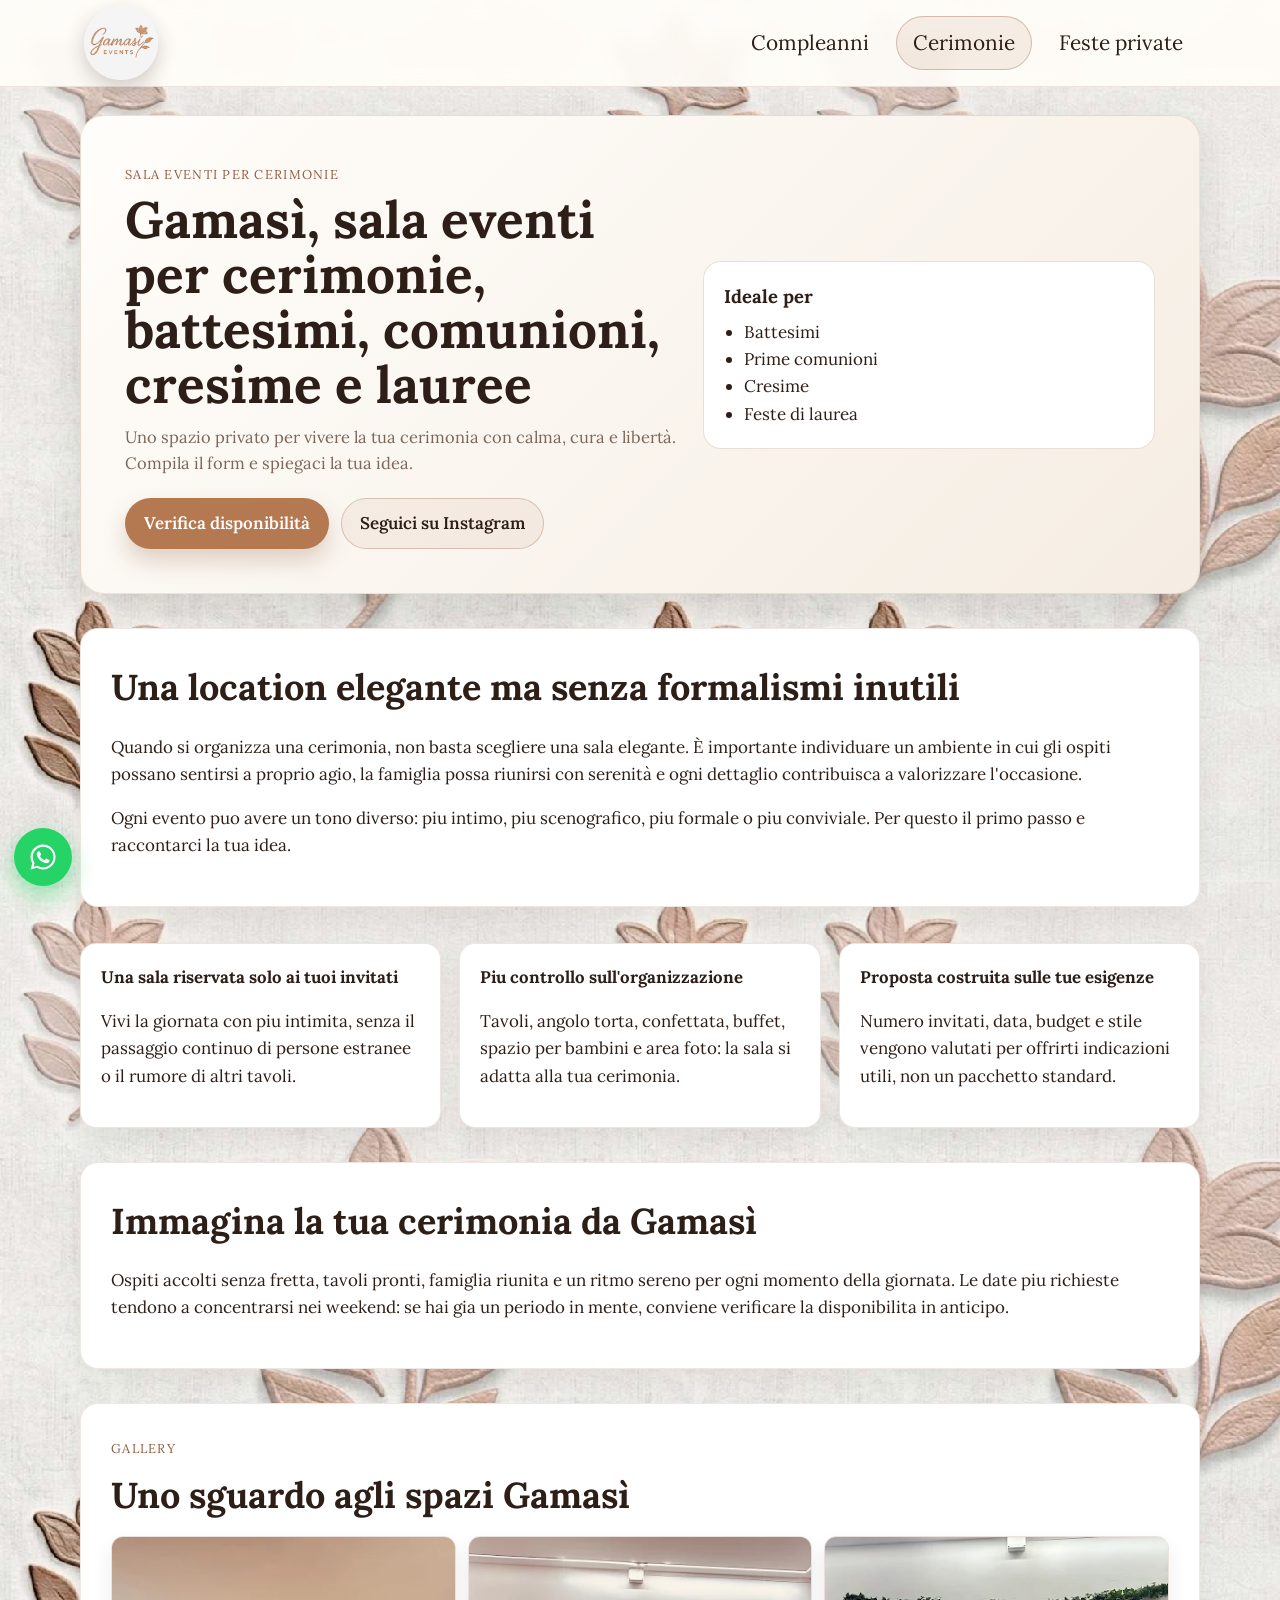
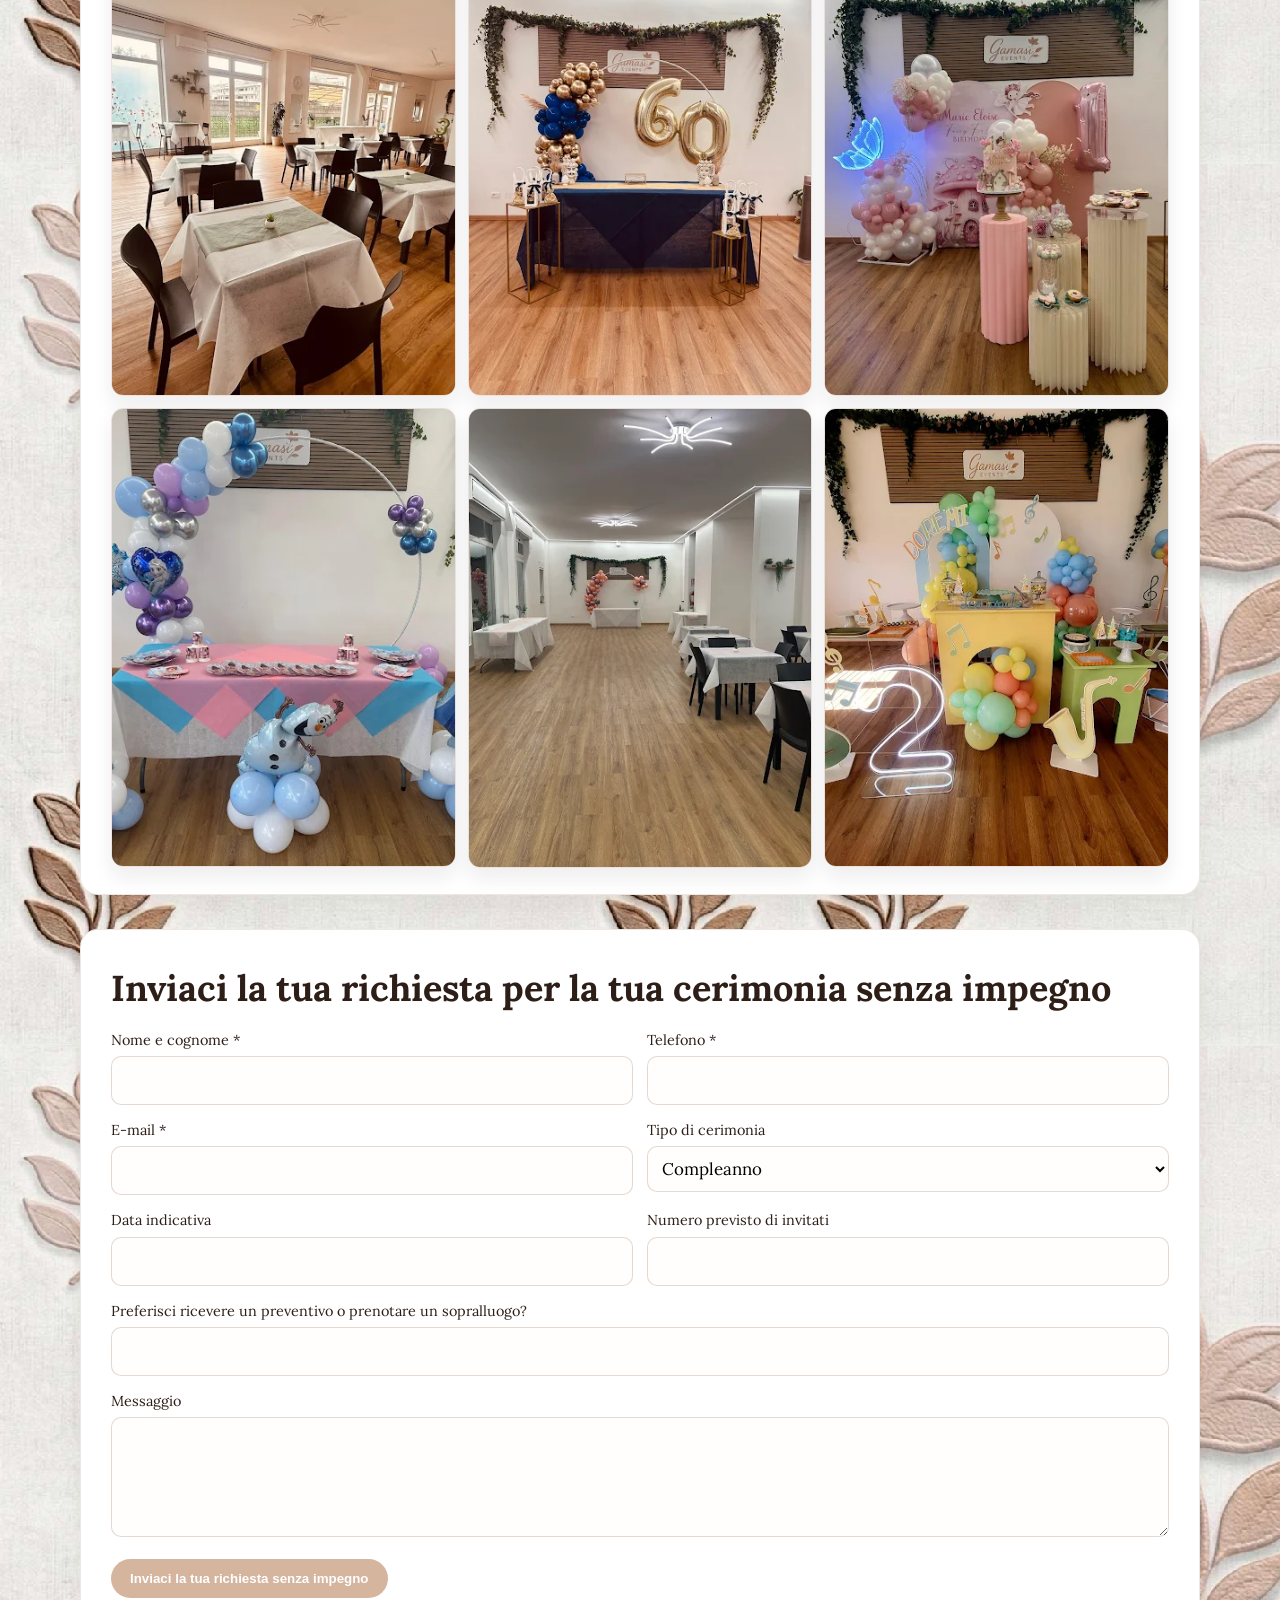
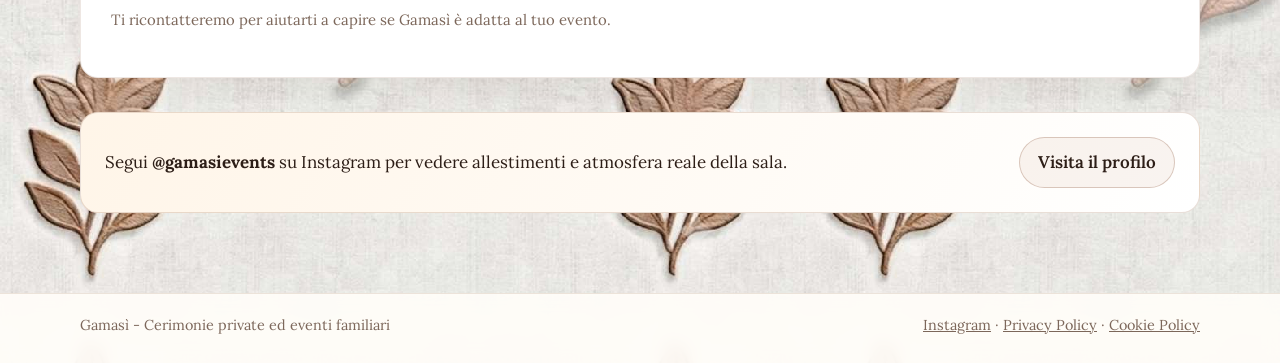
==== commit b6346119: "WA button" ====
--- a/cerimonie.html
+++ b/cerimonie.html
@@ -1,6 +1,15 @@
 <!doctype html>
 <html lang="it">
   <head>
+    <!-- Google tag (gtag.js) -->
+<script async src="https://www.googletagmanager.com/gtag/js?id=AW-17488590142"></script>
+<script>
+  window.dataLayer = window.dataLayer || [];
+  function gtag(){dataLayer.push(arguments);}
+  gtag('js', new Date());
+
+  gtag('config', 'AW-17488590142');
+</script>
     <meta charset="UTF-8" />
     <meta name="viewport" content="width=device-width, initial-scale=1.0" />
     <title>Gamasì | Sala eventi per cerimonie, battesimi, comunioni e lauree</title>
@@ -12,26 +21,40 @@
       name="keywords"
       content="sala eventi per cerimonie, location per battesimi, sala per comunioni, sala per cresime, sala per festa di laurea, location cerimonie private, sala eventi Gamasì"
     />
+    <link rel="icon" type="image/jpeg" href="img/logo.jpg" />
     <link rel="preconnect" href="https://fonts.googleapis.com" />
     <link rel="preconnect" href="https://fonts.gstatic.com" crossorigin />
     <link
-      href="https://fonts.googleapis.com/css2?family=DM+Serif+Display:ital@0;1&display=swap"
+      href="https://fonts.googleapis.com/css2?family=Lora:ital,wght@0,400;0,500;0,600;0,700;1,400;1,500;1,600;1,700&display=swap"
       rel="stylesheet"
     />
     <link rel="stylesheet" href="css/styles.css" />
-    <script>
-    !function(f,b,e,v,n,t,s)
-    {if(f.fbq)return;n=f.fbq=function(){n.callMethod?
-    n.callMethod.apply(n,arguments):n.queue.push(arguments)};
-    if(!f._fbq)f._fbq=n;n.push=n;n.loaded=!0;n.version='2.0';
-    n.queue=[];t=b.createElement(e);t.async=!0;
-    t.src=v;s=b.getElementsByTagName(e)[0];
-    s.parentNode.insertBefore(t,s)}(window, document,'script',
-    'https://connect.facebook.net/en_US/fbevents.js');
-    fbq('init', '272589543171780');
-    fbq('track', 'PageView');
+    <script src="js/cookie-consent.js" defer></script>
+    <script type="text/plain" data-cookie-category="marketing">
+      !function(f,b,e,v,n,t,s)
+      {if(f.fbq)return;n=f.fbq=function(){n.callMethod?
+      n.callMethod.apply(n,arguments):n.queue.push(arguments)};
+      if(!f._fbq)f._fbq=n;n.push=n;n.loaded=!0;n.version='2.0';
+      n.queue=[];t=b.createElement(e);t.async=!0;
+      t.src=v;s=b.getElementsByTagName(e)[0];
+      s.parentNode.insertBefore(t,s)}(window, document,'script',
+      'https://connect.facebook.net/en_US/fbevents.js');
+      fbq('init', '272589543171780');
+      fbq('track', 'PageView');
     </script>
-    <noscript><img height="1" width="1" style="display:none" src="https://www.facebook.com/tr?id=272589543171780&ev=PageView&noscript=1"/></noscript>
+    <script type="text/plain" data-cookie-category="marketing">
+      (function () {
+        var tag = document.createElement("script");
+        tag.async = true;
+        tag.src = "https://www.googletagmanager.com/gtag/js?id=AW-17488590142";
+        document.head.appendChild(tag);
+
+        window.dataLayer = window.dataLayer || [];
+        function gtag(){dataLayer.push(arguments);}
+        gtag('js', new Date());
+        gtag('config', 'AW-17488590142');
+      })();
+    </script>
   </head>
   <body>
     <header class="site-header">
@@ -56,8 +79,8 @@
             Uno spazio privato per vivere la tua cerimonia con calma, cura e libertà. Compila il form e spiegaci la tua idea.
           </p>
           <div class="cta-row">
-            <a class="btn btn-primary" href="#form-cerimonie">Richiedi informazioni per la tua cerimonia</a>
-            <a class="btn btn-secondary" href="https://www.instagram.com/gamasievents" target="_blank" rel="noopener">Instagram</a>
+            <a class="btn btn-primary" href="#form-cerimonie">Verifica disponibilità</a>
+            <a class="btn btn-secondary" href="https://www.instagram.com/gamasievents" target="_blank" rel="noopener">Seguici su Instagram</a>
           </div>
         </div>
         <aside class="hero-card">
@@ -117,6 +140,19 @@
         </p>
       </section>
 
+      <section class="section gallery-section">
+        <span class="kicker">Gallery</span>
+        <h2>Uno sguardo agli spazi Gamasì</h2>
+        <div class="gallery-grid">
+          <img src="img/gallery-1.webp" alt="Sala eventi allestita con tavoli" loading="lazy" />
+          <img src="img/gallery-2.webp" alt="Dettagli dell'allestimento per evento" loading="lazy" />
+          <img src="img/gallery-3.webp" alt="Spazio interno per feste private" loading="lazy" />
+          <img src="img/gallery-4.webp" alt="Atmosfera serale della location" loading="lazy" />
+          <img src="img/gallery-5.webp" alt="Area dedicata a ricevimento e buffet" loading="lazy" />
+          <img src="img/gallery-6.webp" alt="Sala pronta per cerimonia o compleanno" loading="lazy" />
+        </div>
+      </section>
+      
       <section id="form-cerimonie" class="section">
         <h2>Inviaci la tua richiesta per la tua cerimonia senza impegno</h2>
         <form id="cerimonie-form" class="form-grid" action="https://api.web3forms.com/submit" method="POST">
@@ -185,7 +221,7 @@
     <footer class="site-footer">
       <div class="wrap">
         <span>Gamasì - Cerimonie private ed eventi familiari</span>
-        <span><a href="https://www.instagram.com/gamasievents" target="_blank" rel="noopener">Instagram</a></span>
+        <span><a href="https://www.instagram.com/gamasievents" target="_blank" rel="noopener">Instagram</a> · <a href="privacy-policy.html">Privacy Policy</a> · <a href="cookie-policy.html">Cookie Policy</a></span>
       </div>
     </footer>
     <script>
@@ -260,5 +296,10 @@
         });
       })();
     </script>
+    <a class="whatsapp-fab" href="https://wa.me/393501333251" target="_blank" rel="noopener" aria-label="Chatta su WhatsApp">
+      <svg viewBox="0 0 24 24" aria-hidden="true">
+        <path fill="currentColor" d="M19.11 4.93A9.94 9.94 0 0 0 12.04 2C6.52 2 2.04 6.48 2.04 12c0 1.77.46 3.49 1.34 5.01L2 22l5.13-1.34A9.96 9.96 0 0 0 12.04 22c5.52 0 10-4.48 10-10 0-2.67-1.04-5.18-2.93-7.07Zm-7.07 15.38a8.3 8.3 0 0 1-4.22-1.16l-.3-.18-3.04.8.81-2.96-.2-.31a8.29 8.29 0 1 1 6.95 3.81Zm4.55-6.2c-.25-.13-1.47-.73-1.69-.81-.23-.08-.39-.13-.56.13-.17.25-.64.81-.78.98-.14.17-.28.19-.53.06-.25-.13-1.04-.38-1.98-1.21-.73-.65-1.22-1.45-1.36-1.69-.14-.25-.01-.38.11-.5.11-.11.25-.28.37-.42.12-.14.17-.25.25-.42.08-.17.04-.31-.02-.44-.06-.13-.56-1.35-.76-1.85-.2-.48-.41-.42-.56-.43h-.48c-.17 0-.44.06-.67.31-.23.25-.88.86-.88 2.09 0 1.23.9 2.42 1.02 2.59.13.17 1.75 2.67 4.25 3.75.59.26 1.06.42 1.42.54.6.19 1.14.16 1.57.1.48-.07 1.47-.6 1.68-1.18.21-.58.21-1.08.15-1.18-.06-.1-.22-.16-.47-.29Z"/>
+      </svg>
+    </a>
   </body>
 </html>
--- a/css/styles.css
+++ b/css/styles.css
@@ -21,7 +21,8 @@
 }
 
 body {
-  font-family: "DM Serif Display";
+  font-family: "Lora", Georgia, serif;
+  font-size: 1.06rem;
   color: var(--espresso);
   background-color: var(--ivory);
   background-image: url("../img/background-cropped.png");
@@ -71,7 +72,7 @@
 }
 
 .brand span {
-  font-family: "DM Serif Display";
+  font-family: "Lora", Georgia, serif;
   font-size: 2rem;
   letter-spacing: 0.03em;
   font-weight: 600;
@@ -118,7 +119,7 @@
 }
 
 .hero h1 {
-  font-family: "DM Serif Display";
+  font-family: "Lora", Georgia, serif;
   font-size: clamp(2rem, 4vw, 3.3rem);
   line-height: 1.07;
   margin: 0 0 12px;
@@ -223,7 +224,7 @@
 .section h2 {
   margin-top: 0;
   margin-bottom: 12px;
-  font-family: "DM Serif Display";
+  font-family: "Lora", Georgia, serif;
   font-size: clamp(1.6rem, 3.2vw, 2.25rem);
 }
 
@@ -249,7 +250,8 @@
 
 .gallery-grid img {
   width: 100%;
-  height: 200px;
+  aspect-ratio: 3 / 4;
+  height: auto;
   object-fit: cover;
   border-radius: 12px;
   border: 1px solid rgba(143, 95, 67, 0.18);
@@ -371,6 +373,139 @@
   border-color: rgba(162, 69, 49, 0.35);
 }
 
+.cookie-banner {
+  position: fixed;
+  left: 16px;
+  right: 16px;
+  bottom: 16px;
+  z-index: 70;
+  display: none;
+}
+
+.cookie-banner.is-visible {
+  display: block;
+}
+
+.cookie-banner__content {
+  position: relative;
+  margin: 0 auto;
+  width: min(900px, 100%);
+  background: rgba(255, 253, 249, 0.98);
+  border: 1px solid rgba(143, 95, 67, 0.22);
+  border-radius: 14px;
+  box-shadow: 0 16px 32px rgba(45, 30, 23, 0.2);
+  padding: 16px;
+}
+
+.cookie-banner__close {
+  position: absolute;
+  top: 8px;
+  right: 10px;
+  width: 30px;
+  height: 30px;
+  border: 1px solid rgba(143, 95, 67, 0.25);
+  border-radius: 999px;
+  background: rgba(255, 253, 249, 0.96);
+  color: var(--espresso);
+  font-size: 1.2rem;
+  line-height: 1;
+  cursor: pointer;
+}
+
+.cookie-banner__title {
+  margin: 0 0 4px;
+  font-size: 1.05rem;
+  font-weight: 700;
+}
+
+.cookie-banner__text {
+  margin: 0;
+  color: var(--mist);
+  font-size: 0.94rem;
+}
+
+.cookie-banner__links {
+  margin: 8px 0 0;
+  font-size: 0.9rem;
+}
+
+.cookie-banner__links a {
+  color: var(--copper-dark);
+}
+
+.cookie-banner__prefs {
+  margin-top: 10px;
+  display: flex;
+  flex-wrap: wrap;
+  gap: 14px;
+}
+
+.cookie-banner__prefs label {
+  display: inline-flex;
+  align-items: center;
+  gap: 6px;
+  font-size: 0.9rem;
+}
+
+.cookie-banner__actions {
+  margin-top: 12px;
+  display: flex;
+  flex-wrap: wrap;
+  gap: 8px;
+}
+
+.cookie-banner__actions .btn {
+  min-width: 170px;
+  padding: 10px 14px;
+  justify-content: center;
+  background: rgba(181, 121, 82, 0.1);
+  border-color: rgba(143, 95, 67, 0.35);
+  color: var(--espresso);
+  box-shadow: none;
+}
+
+.cookie-manage-btn {
+  position: fixed;
+  right: 14px;
+  bottom: 14px;
+  z-index: 69;
+  border: 1px solid rgba(143, 95, 67, 0.3);
+  background: rgba(255, 253, 249, 0.96);
+  color: var(--espresso);
+  border-radius: 999px;
+  padding: 7px 12px;
+  font: inherit;
+  cursor: pointer;
+}
+
+.whatsapp-fab {
+  position: fixed;
+  left: 14px;
+  bottom: 14px;
+  width: 58px;
+  height: 58px;
+  border-radius: 50%;
+  display: inline-flex;
+  align-items: center;
+  justify-content: center;
+  background: #25d366;
+  color: #fff;
+  box-shadow: 0 10px 24px rgba(37, 211, 102, 0.45);
+  z-index: 68;
+}
+
+.whatsapp-fab:hover,
+.whatsapp-fab:focus-visible {
+  transform: translateY(-1px);
+  filter: brightness(0.96);
+}
+
+.whatsapp-fab svg {
+  width: 30px;
+  height: 30px;
+  display: block;
+}
+
 .instagram {
   margin-top: 34px;
   background: linear-gradient(120deg, #fff5e8, #fff);
@@ -476,7 +611,7 @@
   }
 
   .site-nav a {
-    padding: 7px 10px;
+    padding: 5px 7px;
     font-size: 0.9rem;
     white-space: nowrap;
   }
@@ -489,10 +624,6 @@
 
   .gallery-grid {
     grid-template-columns: 1fr;
-  }
-
-  .gallery-grid img {
-    height: 190px;
   }
 
   .toast {
@@ -501,4 +632,25 @@
     bottom: 12px;
     max-width: none;
   }
-}
+
+  .cookie-banner {
+    left: 10px;
+    right: 10px;
+    bottom: 10px;
+  }
+
+  .cookie-banner__content {
+    padding: 12px;
+  }
+
+  .cookie-banner__actions .btn {
+    width: 100%;
+  }
+
+  .whatsapp-fab {
+    width: 54px;
+    height: 54px;
+    left: 10px;
+    bottom: 10px;
+  }
+}
